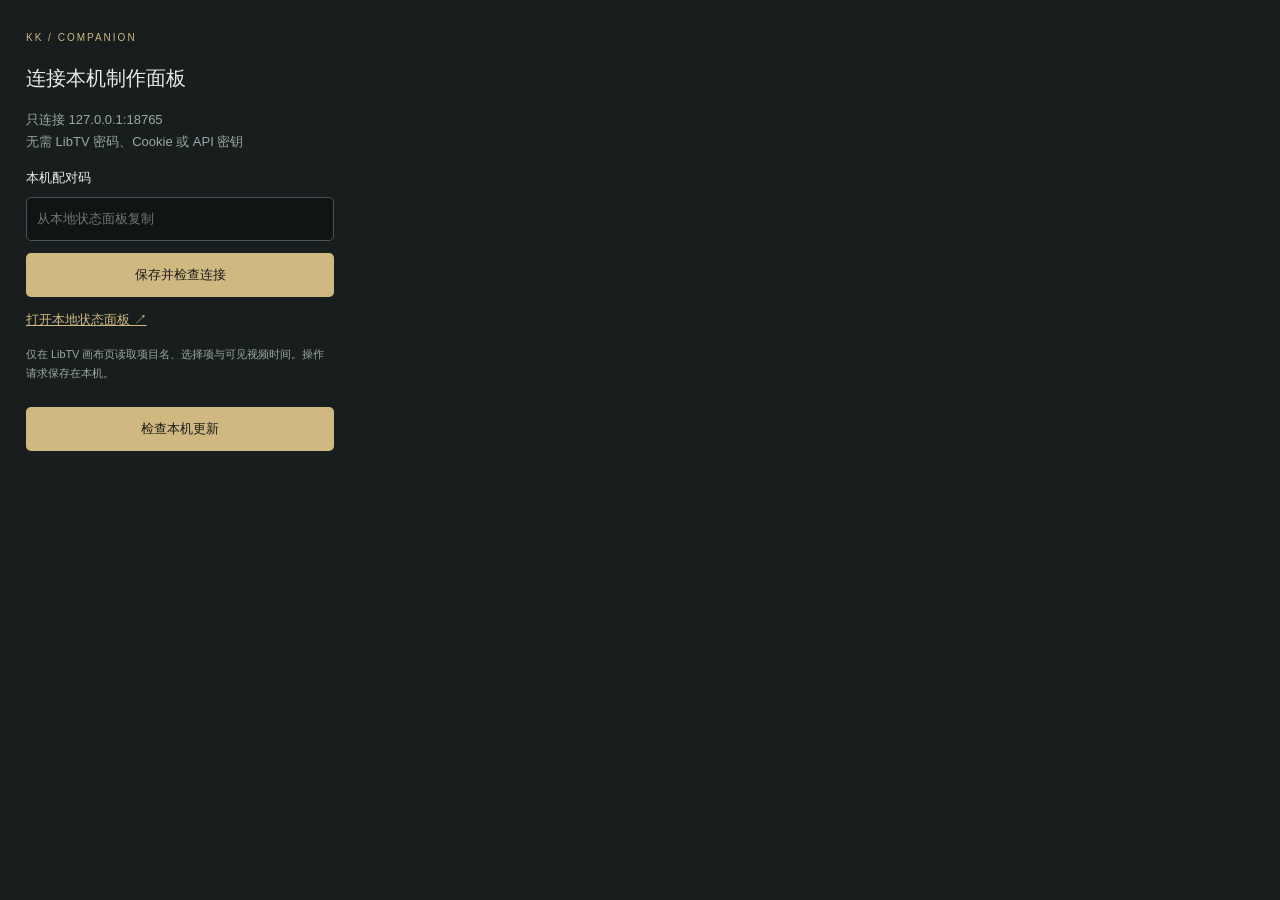
==== skills/kk-manju/assets/companion/extension/options.html @ 4700ac7c "Publish KK Manju skill 1.5.1 and browser companion 0.6.0" ====
<!doctype html><html lang="zh-CN"><head><meta charset="utf-8"><meta name="viewport" content="width=device-width,initial-scale=1"><title>KK 漫剧 · 连接设置</title><link rel="stylesheet" href="options.css"></head><body><span class="tag">KK / COMPANION</span><h1>连接本机制作面板</h1><p>只连接 127.0.0.1:18765<br>无需 LibTV 密码、Cookie 或 API 密钥</p><label for="token">本机配对码</label><input id="token" type="password" autocomplete="off" placeholder="从本地状态面板复制"><button id="save">保存并检查连接</button><div id="result" role="status"></div><a href="http://127.0.0.1:18765/" target="_blank" rel="noreferrer">打开本地状态面板 ↗</a><small>仅在 LibTV 画布页读取项目名、选择项与可见视频时间。操作请求保存在本机。</small><p id="update-state" role="status"></p><button id="check-update">检查本机更新</button><script src="options.js"></script></body></html>
---- skills/kk-manju/assets/companion/extension/options.css ----
*{box-sizing:border-box}body{width:360px;min-height:360px;margin:0;padding:26px;font:13px/1.7 -apple-system,'PingFang SC',sans-serif;background:#181d1d;color:#e8ebea}.tag{font-size:10px;color:#d0b881;letter-spacing:2px}h1{font-size:20px;font-weight:500}p,small{color:#9aa8a6}label,small{display:block;margin:14px 0 8px}input{width:100%;padding:10px;border:1px solid #485353;border-radius:5px;background:#101414;color:white;font:inherit}button{width:100%;padding:11px;border:0;border-radius:5px;background:#d0b881;color:#191b17;margin-top:12px;font:inherit;cursor:pointer}a{color:#d0b881;display:block;margin-top:12px}#result{margin-top:12px;overflow-wrap:anywhere}button:focus-visible,input:focus-visible,a:focus-visible{outline:2px solid #b0d2e5;outline-offset:3px}
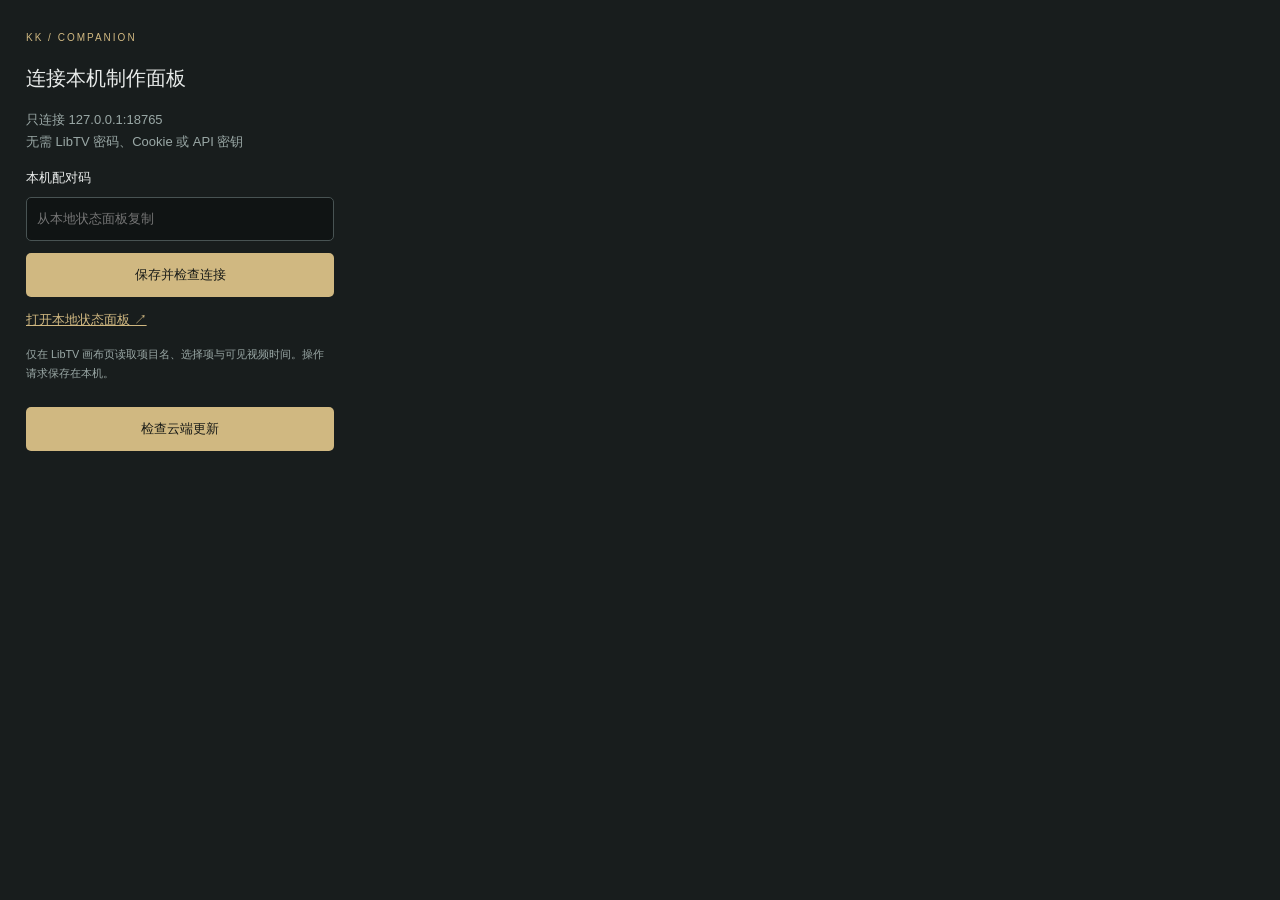
==== commit 9b5efdbd: "Publish KK Manju skill 1.8.1 and browser companion 0.10.0" ====
--- a/skills/kk-manju/assets/companion/extension/options.html
+++ b/skills/kk-manju/assets/companion/extension/options.html
@@ -1 +1 @@
-<!doctype html><html lang="zh-CN"><head><meta charset="utf-8"><meta name="viewport" content="width=device-width,initial-scale=1"><title>KK 漫剧 · 连接设置</title><link rel="stylesheet" href="options.css"></head><body><span class="tag">KK / COMPANION</span><h1>连接本机制作面板</h1><p>只连接 127.0.0.1:18765<br>无需 LibTV 密码、Cookie 或 API 密钥</p><label for="token">本机配对码</label><input id="token" type="password" autocomplete="off" placeholder="从本地状态面板复制"><button id="save">保存并检查连接</button><div id="result" role="status"></div><a href="http://127.0.0.1:18765/" target="_blank" rel="noreferrer">打开本地状态面板 ↗</a><small>仅在 LibTV 画布页读取项目名、选择项与可见视频时间。操作请求保存在本机。</small><p id="update-state" role="status"></p><button id="check-update">检查本机更新</button><script src="options.js"></script></body></html>
+<!doctype html><html lang="zh-CN"><head><meta charset="utf-8"><meta name="viewport" content="width=device-width,initial-scale=1"><title>KK 漫剧 · 连接设置</title><link rel="stylesheet" href="options.css"></head><body><span class="tag">KK / COMPANION</span><h1>连接本机制作面板</h1><p>只连接 127.0.0.1:18765<br>无需 LibTV 密码、Cookie 或 API 密钥</p><label for="token">本机配对码</label><input id="token" type="password" autocomplete="off" placeholder="从本地状态面板复制"><button id="save">保存并检查连接</button><div id="result" role="status"></div><a href="http://127.0.0.1:18765/" target="_blank" rel="noreferrer">打开本地状态面板 ↗</a><small>仅在 LibTV 画布页读取项目名、选择项与可见视频时间。操作请求保存在本机。</small><p id="update-state" role="status"></p><p id="update-detail"></p><button id="check-update">检查云端更新</button><script src="options.js"></script></body></html>
